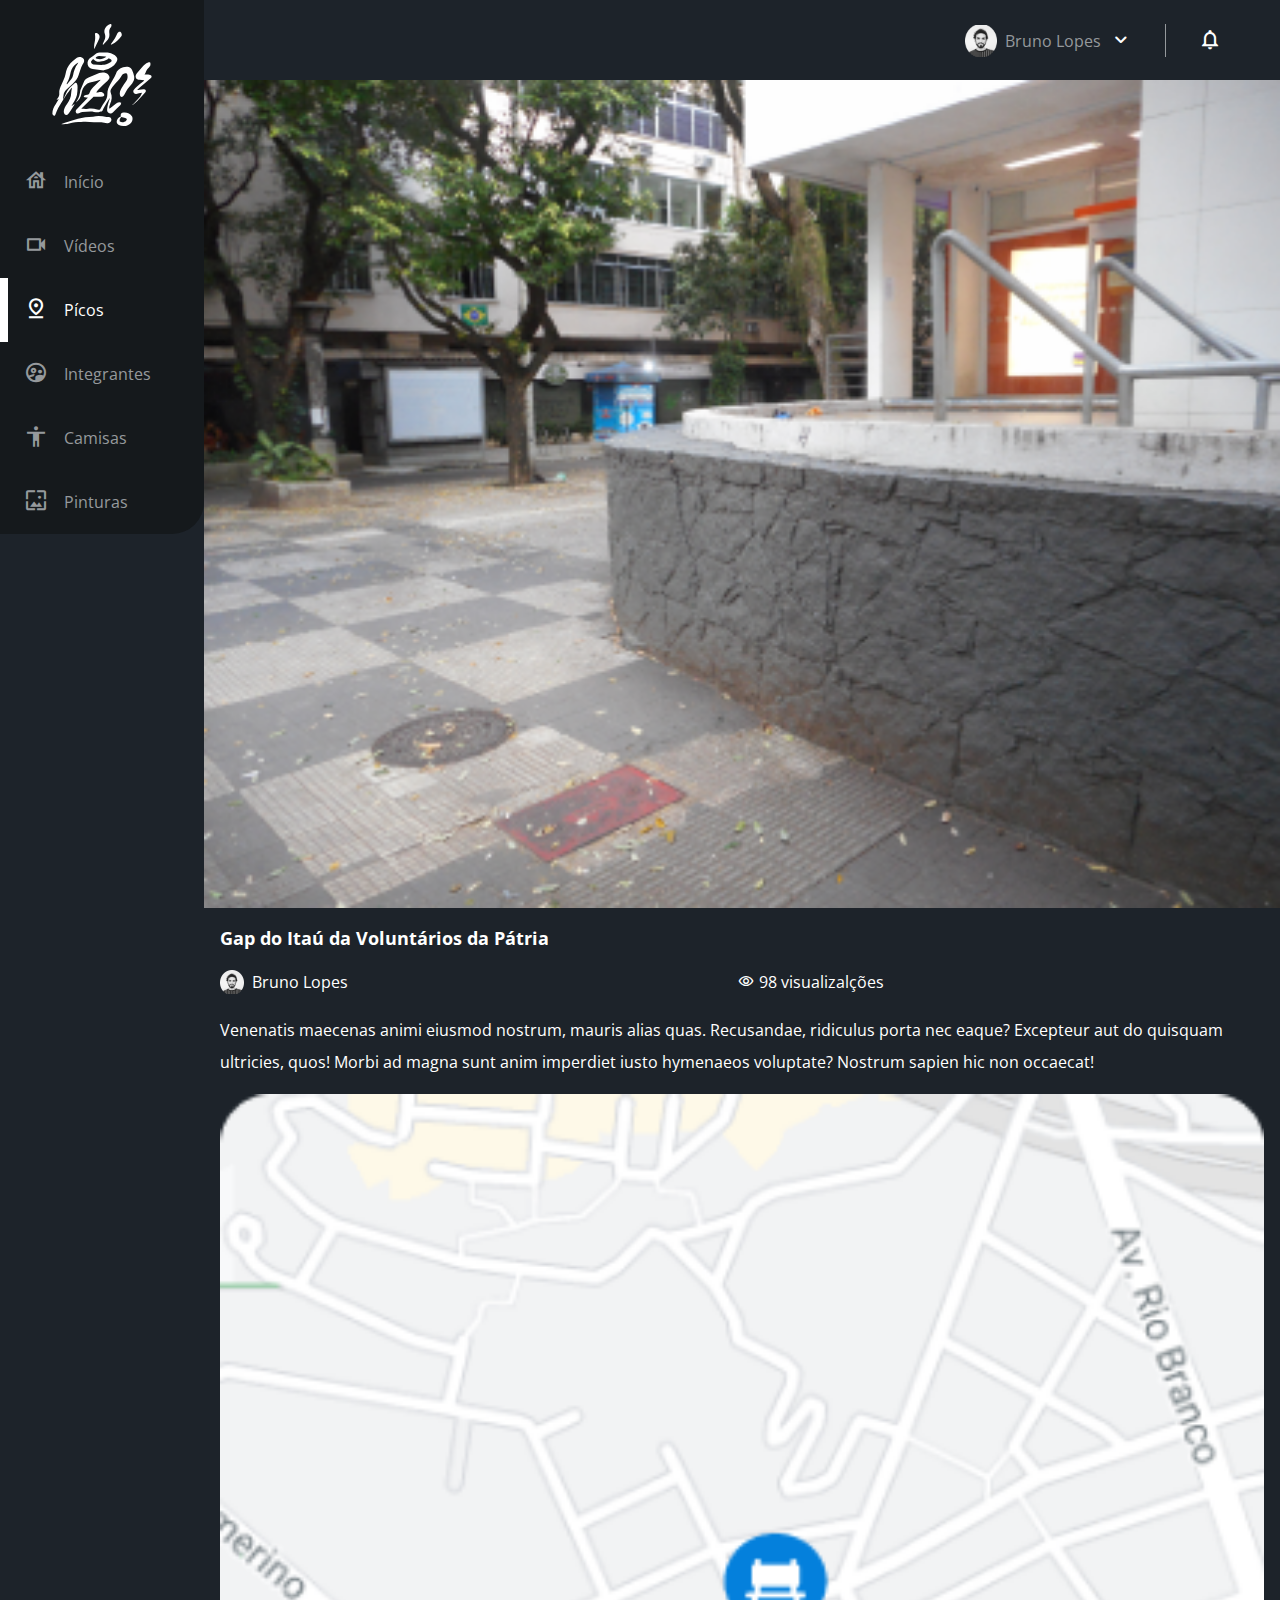
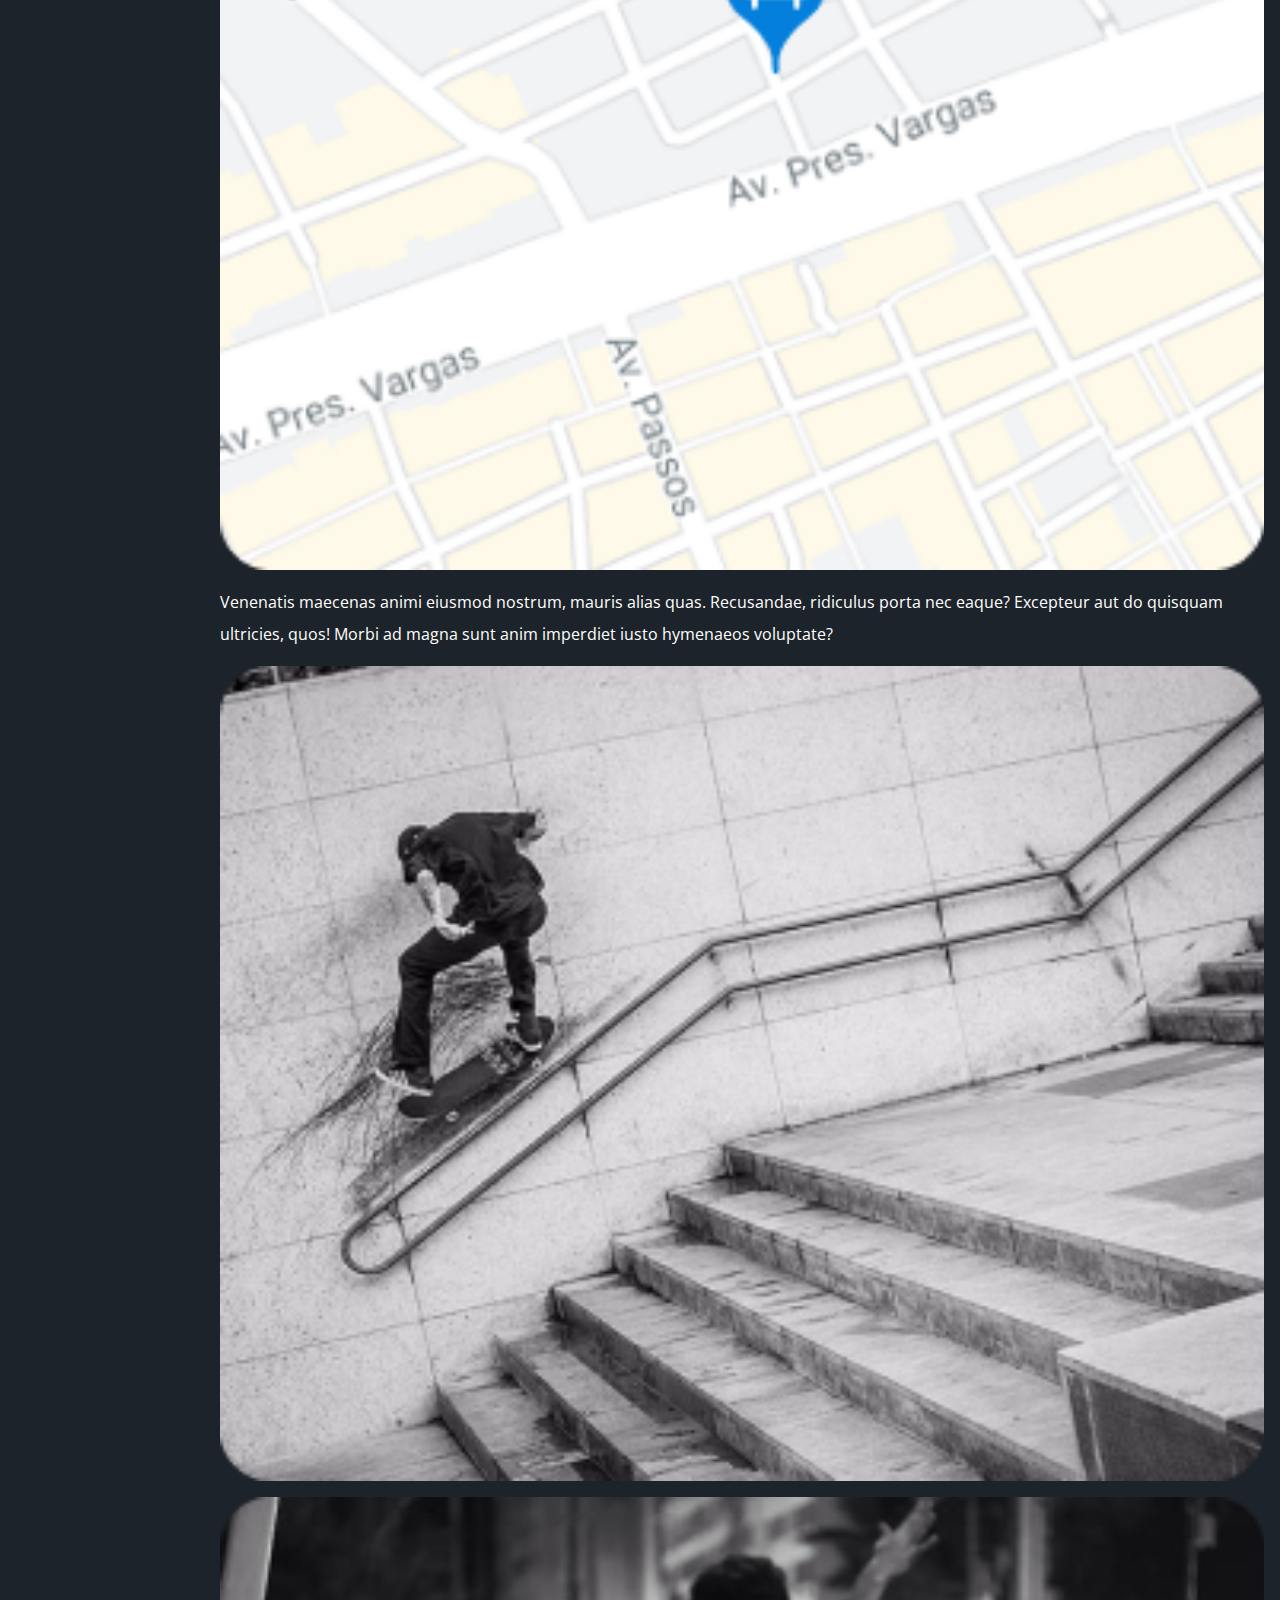
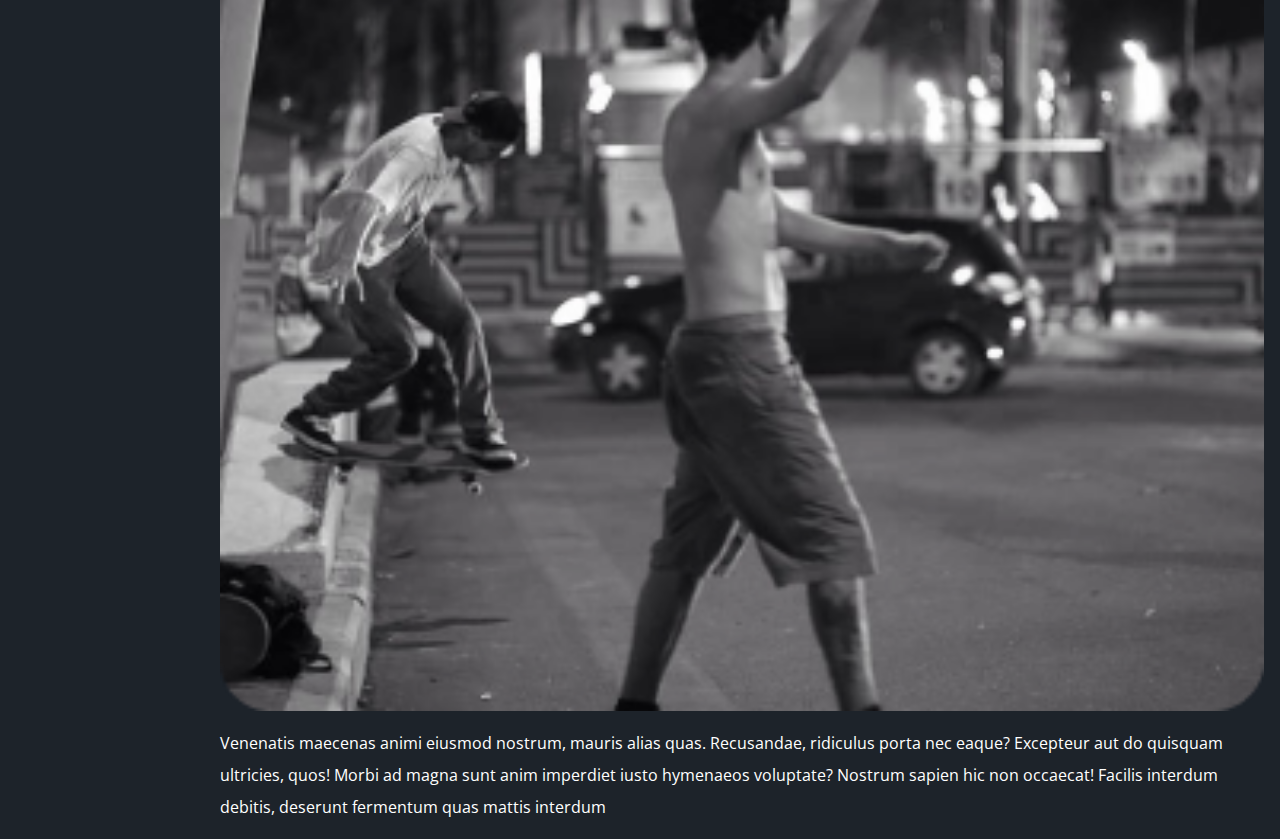
==== gap_itau.html @ f4db68c4 "Criação da página do gap do Itaú mobile" ====
<!DOCTYPE html>
<html lang="pt-br">

<head>
    <meta charset="UTF-8">
    <meta http-equiv="X-UA-Compatible" content="IE=edge">
    <meta name="viewport" content="width=device-width, initial-scale=1.0">
    <title>HZC | Home</title>
    <!-- Importando Fonte Open Sans -->
    <link rel="preconnect" href="https://fonts.googleapis.com">
    <link rel="preconnect" href="https://fonts.gstatic.com" crossorigin>
    <link rel="stylesheet" href="https://fonts.googleapis.com/css2?family=Open+Sans:wght@400;600;700&display=swap">

    <!-- Reset CSS -->
    <link rel="stylesheet" href="assets/css/reset.css">
    <!-- Style CSS -->
    <link rel="stylesheet" href="assets/css/style.css">
</head>

<body>
    <!-- Menu Topo -->
    <header class="cabecalho">
        <button class="cabecalho__menu" aria-label="Icone para acessar o menu"><i
                class="cabecalho__icone-hamburguer"></i></button>
        <img src="assets/img/logo.svg" alt="Logo da página HZC" class="cabecalho__logo">
        <p class="cabecalho__perfil">Bruno Lopes</p>
        <div class="cabecalho__notificacao--divisao"></div>
        <button class="cabecalho__notificacao" aria-label="Icone para acessar as notificações"><i
                class="cabecalho__icone-notificacao"></i></button>
    </header>
    <!-- Fim Menu Topo -->
    <!-- Menu Lateral -->
    <nav class="menu-lateral">
        <img src="assets/img/logo.svg" alt="Logotipo da HZC" class="menu-lateral__logo">
        <a href="index.html" class="menu-lateral__link menu-lateral__link--inicio">Início</a>
        <a href="videos.html" class="menu-lateral__link menu-lateral__link--videos">Vídeos</a>
        <a href="picos.html" class="menu-lateral__link menu-lateral__link--picos menu-lateral__link--ativo">Pícos</a>
        <a href="#" class="menu-lateral__link menu-lateral__link--integrantes">Integrantes</a>
        <a href="#" class="menu-lateral__link menu-lateral__link--camisas">Camisas</a>
        <a href="#" class="menu-lateral__link menu-lateral__link--pinturas">Pinturas</a>
    </nav>
    <!-- Fim Menu Lateral -->

    <!-- Main section -->
    <main class="artigo">
        <img src="assets/img/artigo_1_mobile.png" alt="Imagem do gap do Itaú da Voluntários"
            class="artigo__imagem artigo__imagem--principal artigo__imagem--mobile">
        <article class="artigo__conteudo">
            <h1 class="artigo__titulo">Gap do Itaú da Voluntários da Pátria</h1>
            <p class="artigo__perfil">Bruno Lopes</p>
            <p class="cartao__contagem--visualizacao">98 visualizalções</p>
            <p class="artigo__texto artigo__texto--mobile">Venenatis maecenas animi eiusmod nostrum, mauris alias quas.
                Recusandae, ridiculus porta nec eaque? Excepteur aut do quisquam ultricies, quos! Morbi ad magna sunt
                anim imperdiet iusto hymenaeos voluptate? Nostrum sapien hic non occaecat!</p>
            <img src="assets/img/artigo_1_mapa_mobile.png" alt="Mapa do Pico"
                class="artigo__imagem artigo__imagem--mobile">
            <p class="artigo__texto artigo__texto--mobile">Venenatis maecenas animi eiusmod nostrum, mauris alias quas.
                Recusandae, ridiculus porta nec eaque? Excepteur aut do quisquam ultricies, quos! Morbi ad magna sunt
                anim imperdiet iusto hymenaeos voluptate?</p>
            <img src="assets/img/artigo_1_mobile_2.png" alt="Mapa do Pico"
                class="artigo__imagem artigo__imagem--mobile">
            <img src="assets/img/artigo_1_mobile_3.png" alt="Mapa do Pico"
                class="artigo__imagem artigo__imagem--mobile">
            <p class="artigo__texto artigo__texto--mobile">Venenatis maecenas animi eiusmod nostrum, mauris alias quas.
                Recusandae, ridiculus porta nec eaque? Excepteur aut do quisquam ultricies, quos! Morbi ad magna sunt
                anim imperdiet iusto hymenaeos voluptate? Nostrum sapien hic non occaecat! Facilis interdum debitis,
                deserunt fermentum quas mattis interdum</p>
        </article>
    </main>
    <!-- Fim Main section -->

    <!-- Script Index.js -->
    <script src="assets/js/index.js"></script>
</body>

</html>
---- assets/css/style.css ----
@import url(normalize.css);
@import url(cabecalho/cabecalho.css);
@import url(cabecalho/cabecalho-menu.css);
@import url(cabecalho/cabecalho-logo.css);
@import url(cabecalho/cabecalho-notificacao.css);
@import url(cabecalho/cabecalho-iconeHamburguer.css);
@import url(cabecalho/cabecalho-iconeNotificacao.css);
@import url(manu-lateral/menu-lateral.css);
@import url(manu-lateral/menuLateral-logo.css);
@import url(manu-lateral/menuLateral-link.css);
@import url(main/main.css);
@import url(main/main-titulo.css);
@import url(cartao/cartao.css);
@import url(cartao/cartao-conteudo.css);
@import url(cartao/cartao-imagem.css);
@import url(cartao/cartao-titulo.css);
@import url(cartao/cartao-botao.css);
@import url(cartao/cartao-contagem.css);
@import url(cartao/cartao-destaque.css);
@import url(cartao/cartao-nome.css);
@import url(mais-vistos/mais-vistos.css);
@import url(mais-vistos/maisVistos-titulo.css);
@import url(cartao/cartao-principal.css);
@import url(cartao/cartao-arte.css);
@import url(cabecalho/cabecalho-perfil.css);
@import url(cartao/listas/listas.css);
@import url(cartao/listas/lista-descricao.css);
@import url(cartao/listas/lista-imagem.css);
@import url(cartao/listas/lista-link.css);
@import url(cartao/listas/lista-nome.css);
@import url(cartao/listas/lista-titulo.css);
@import url(cartao/listas/lista-topico.css);
@import url(cartao/listas/lista-verMais.css);
@import url(cartao/listas/lista.css);
@import url(artigo/artigo-conteudo.css);
@import url(artigo/artigo-imagem.css);
@import url(artigo/artigo-perfil.css);
@import url(artigo/artigo-texto.css);
@import url(artigo/artigo-titulo.css);
@import url(artigo/artigo.css);
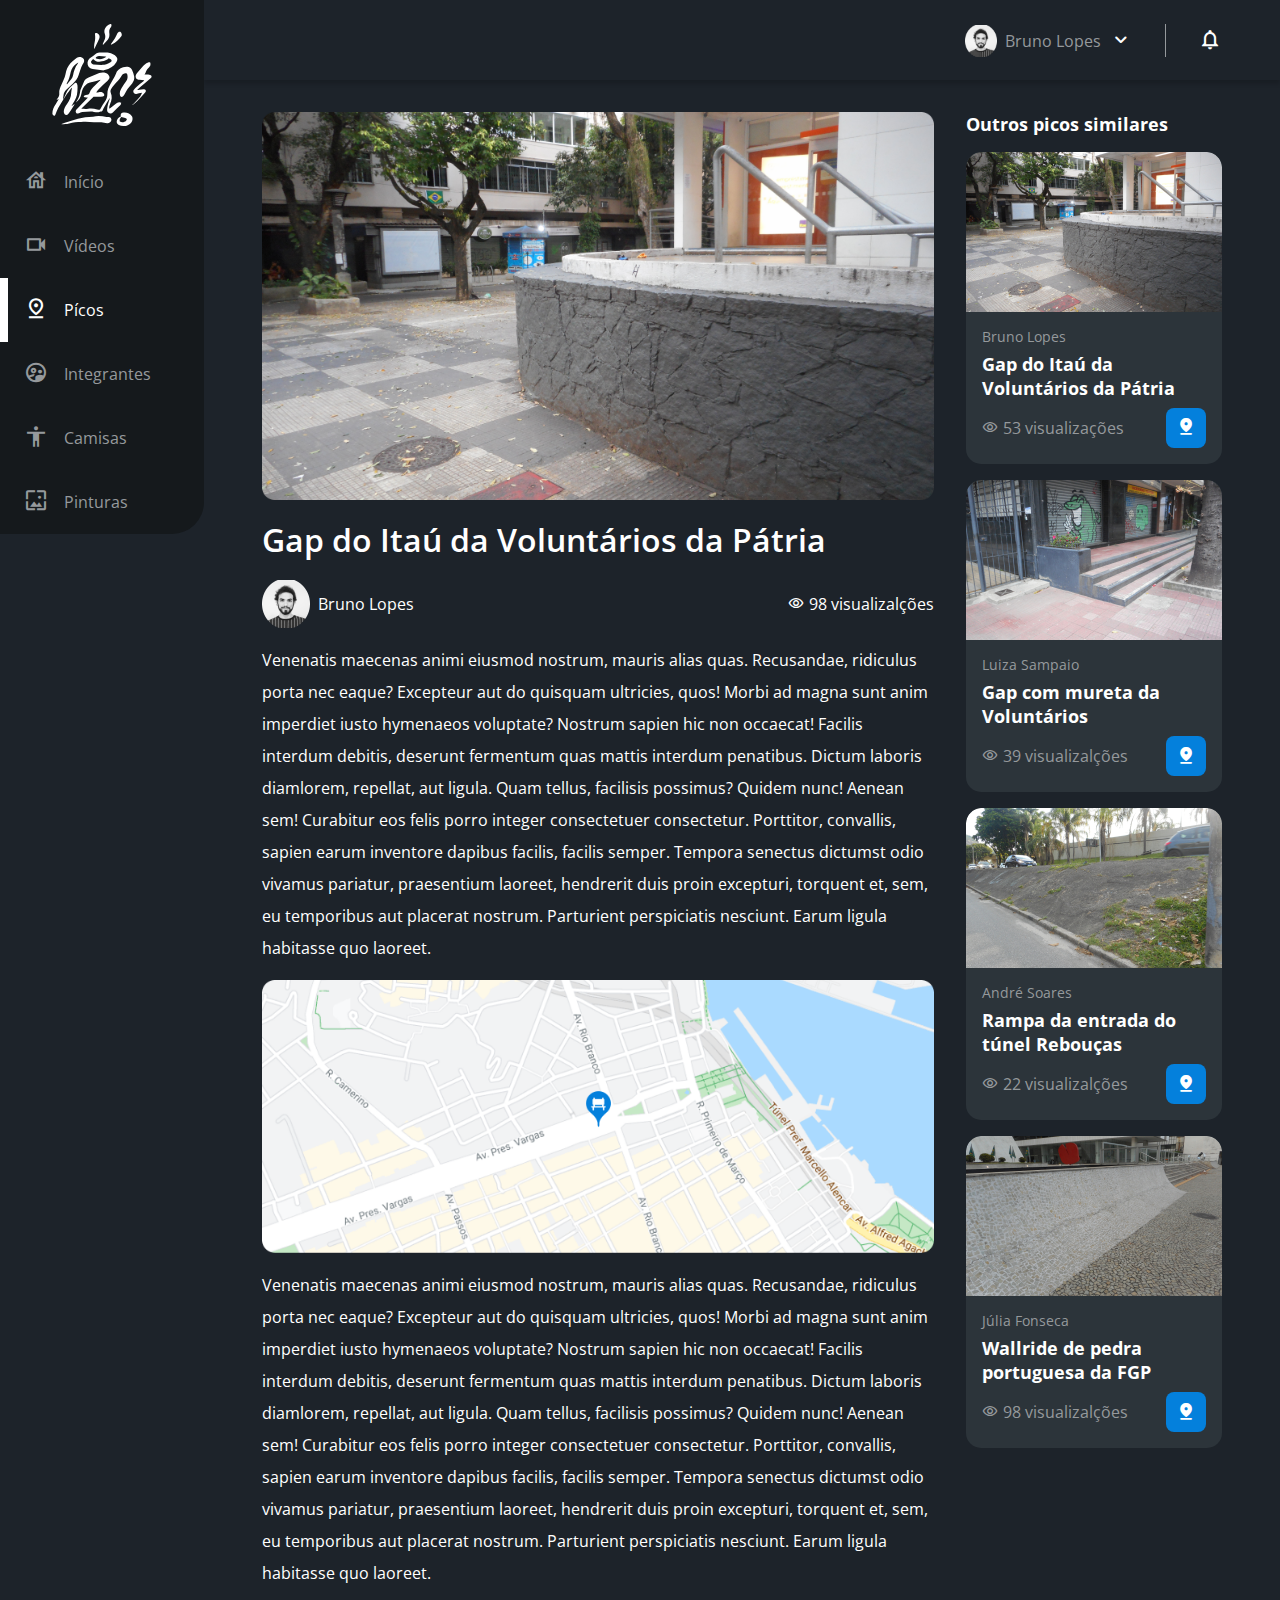
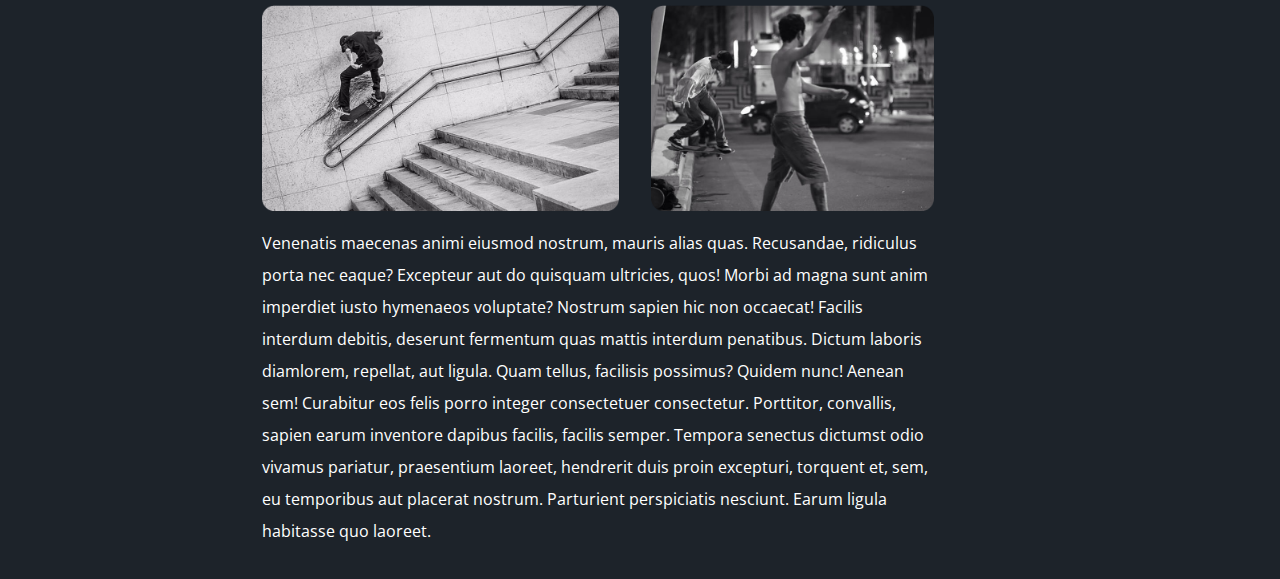
==== commit c679e909: "Adicionado artigo gap do itaú" ====
--- a/gap_itau.html
+++ b/gap_itau.html
@@ -45,6 +45,57 @@
     <main class="artigo">
         <img src="assets/img/artigo_1_mobile.png" alt="Imagem do gap do Itaú da Voluntários"
             class="artigo__imagem artigo__imagem--principal artigo__imagem--mobile">
+        <img src="assets/img/artigo_1.png" alt="Imagem do gap do Itaú da Voluntários"
+            class="artigo__imagem artigo__imagem--principal artigo__imagem--web imagem-principal">
+        <!-- Videos mais vistos -->
+        <section class="artigo__picos-similares">
+            <h3 class="picos-similares__titulo">Outros picos similares</h3>
+            <!-- vídeo 1 -->
+            <article class="picos-similares__cartao">
+                <img src="assets/img/mais-visitados_1.png" alt="Thumbnail do vídeo HZC - Tudo sem Padrin"
+                    class="cartao__imagem">
+                <div class="cartao__conteudo">
+                    <p class="cartao__nome">Bruno Lopes</p>
+                    <h3 class="cartao__titulo"> Gap do Itaú da Voluntários da Pátria </h3>
+                    <p class="cartao__contagem cartao__contagem--visualizacao">53 visualizações</p>
+                    <a class="cartao__botao cartao__botao--pico" href="gap_itau.html"><button
+                            aria-label="Ver local"></button></a>
+                </div>
+            </article>
+            <!-- vídeo 2 -->
+            <article class="picos-similares__cartao">
+                <img src="assets/img/mais-visitados_2.png" alt="Thumbnail do vídeo HZC - Tudo sem Padrin"
+                    class="cartao__imagem">
+                <div class="cartao__conteudo">
+                    <p class="cartao__nome">Luiza Sampaio</p>
+                    <h3 class="cartao__titulo">Gap com mureta da Voluntários</h3>
+                    <p class="cartao__contagem cartao__contagem--visualizacao">39 visualizalções</p>
+                    <button class="cartao__botao cartao__botao--pico" aria-label="Ver local"></button>
+                </div>
+            </article>
+            <!-- vídeo 3 -->
+            <article class="picos-similares__cartao">
+                <img src="assets/img/mais-visitados_3.png" alt="Thumbnail do vídeo HZC - Tudo sem Padrin"
+                    class="cartao__imagem">
+                <div class="cartao__conteudo">
+                    <p class="cartao__nome">André Soares</p>
+                    <h3 class="cartao__titulo">Rampa da entrada do túnel Rebouças</h3>
+                    <p class="cartao__contagem cartao__contagem--visualizacao">22 visualizalções</p>
+                    <button class="cartao__botao cartao__botao--pico" aria-label="Ver local"></button>
+                </div>
+            </article>
+            <!-- vídeo 4 -->
+            <article class="picos-similares__cartao">
+                <img src="assets/img/mais-visitados_4.png" alt="Thumbnail do vídeo HZC - Tudo sem Padrin"
+                    class="cartao__imagem">
+                <div class="cartao__conteudo">
+                    <p class="cartao__nome">Júlia Fonseca</p>
+                    <h3 class="cartao__titulo">Wallride de pedra portuguesa da FGP</h3>
+                    <p class="cartao__contagem cartao__contagem--visualizacao">98 visualizalções</p>
+                    <button class="cartao__botao cartao__botao--pico" aria-label="Ver local"></button>
+                </div>
+            </article>
+        </section>
         <article class="artigo__conteudo">
             <h1 class="artigo__titulo">Gap do Itaú da Voluntários da Pátria</h1>
             <p class="artigo__perfil">Bruno Lopes</p>
@@ -52,19 +103,53 @@
             <p class="artigo__texto artigo__texto--mobile">Venenatis maecenas animi eiusmod nostrum, mauris alias quas.
                 Recusandae, ridiculus porta nec eaque? Excepteur aut do quisquam ultricies, quos! Morbi ad magna sunt
                 anim imperdiet iusto hymenaeos voluptate? Nostrum sapien hic non occaecat!</p>
+            <p class="artigo__texto artigo__texto--web">Venenatis maecenas animi eiusmod nostrum, mauris alias quas.
+                Recusandae, ridiculus porta nec eaque? Excepteur aut do quisquam ultricies, quos! Morbi ad magna sunt
+                anim imperdiet iusto hymenaeos voluptate? Nostrum sapien hic non occaecat! Facilis interdum debitis,
+                deserunt fermentum quas mattis interdum penatibus. Dictum laboris diamlorem, repellat, aut ligula. Quam
+                tellus, facilisis possimus? Quidem nunc! Aenean sem! Curabitur eos felis porro integer consectetuer
+                consectetur. Porttitor, convallis, sapien earum inventore dapibus facilis, facilis semper. Tempora
+                senectus dictumst odio vivamus pariatur, praesentium laoreet, hendrerit duis proin excepturi, torquent
+                et, sem, eu temporibus aut placerat nostrum. Parturient perspiciatis nesciunt. Earum ligula habitasse
+                quo laoreet.</p>
             <img src="assets/img/artigo_1_mapa_mobile.png" alt="Mapa do Pico"
                 class="artigo__imagem artigo__imagem--mobile">
+            <img src="assets/img/artigo_1_mapa.png" alt="Mapa do Pico" class="artigo__imagem artigo__imagem--web">
             <p class="artigo__texto artigo__texto--mobile">Venenatis maecenas animi eiusmod nostrum, mauris alias quas.
                 Recusandae, ridiculus porta nec eaque? Excepteur aut do quisquam ultricies, quos! Morbi ad magna sunt
                 anim imperdiet iusto hymenaeos voluptate?</p>
-            <img src="assets/img/artigo_1_mobile_2.png" alt="Mapa do Pico"
+            <p class="artigo__texto artigo__texto--web">Venenatis maecenas animi eiusmod nostrum, mauris alias quas.
+                Recusandae, ridiculus porta nec eaque? Excepteur aut do quisquam ultricies, quos! Morbi ad magna sunt
+                anim imperdiet iusto hymenaeos voluptate? Nostrum sapien hic non occaecat! Facilis interdum debitis,
+                deserunt fermentum quas mattis interdum penatibus. Dictum laboris diamlorem, repellat, aut ligula. Quam
+                tellus, facilisis possimus? Quidem nunc! Aenean sem! Curabitur eos felis porro integer consectetuer
+                consectetur. Porttitor, convallis, sapien earum inventore dapibus facilis, facilis semper. Tempora
+                senectus dictumst odio vivamus pariatur, praesentium laoreet, hendrerit duis proin excepturi, torquent
+                et, sem, eu temporibus aut placerat nostrum. Parturient perspiciatis nesciunt. Earum ligula habitasse
+                quo laoreet.</p>
+            <img src="assets/img/artigo_1_mobile_2.png" alt="Imagem de skatista"
                 class="artigo__imagem artigo__imagem--mobile">
-            <img src="assets/img/artigo_1_mobile_3.png" alt="Mapa do Pico"
+            <img src="assets/img/artigo_1_mobile_3.png" alt="Skatistas praticando"
                 class="artigo__imagem artigo__imagem--mobile">
+            <div class="artigo__imagem--web">
+                <img src="assets/img/artigo_3.png" alt="Imagem de skatista"
+                    class="artigo__imagem artigo__imagem--texto-web-1">
+                <img src="assets/img/artigo_4.png" alt="Skatistas praticando"
+                    class="artigo__imagem artigo__imagem--texto-web-2">
+            </div>
             <p class="artigo__texto artigo__texto--mobile">Venenatis maecenas animi eiusmod nostrum, mauris alias quas.
                 Recusandae, ridiculus porta nec eaque? Excepteur aut do quisquam ultricies, quos! Morbi ad magna sunt
                 anim imperdiet iusto hymenaeos voluptate? Nostrum sapien hic non occaecat! Facilis interdum debitis,
                 deserunt fermentum quas mattis interdum</p>
+            <p class="artigo__texto artigo__texto--web">Venenatis maecenas animi eiusmod nostrum, mauris alias quas.
+                Recusandae, ridiculus porta nec eaque? Excepteur aut do quisquam ultricies, quos! Morbi ad magna sunt
+                anim imperdiet iusto hymenaeos voluptate? Nostrum sapien hic non occaecat! Facilis interdum debitis,
+                deserunt fermentum quas mattis interdum penatibus. Dictum laboris diamlorem, repellat, aut ligula. Quam
+                tellus, facilisis possimus? Quidem nunc! Aenean sem! Curabitur eos felis porro integer consectetuer
+                consectetur. Porttitor, convallis, sapien earum inventore dapibus facilis, facilis semper. Tempora
+                senectus dictumst odio vivamus pariatur, praesentium laoreet, hendrerit duis proin excepturi, torquent
+                et, sem, eu temporibus aut placerat nostrum. Parturient perspiciatis nesciunt. Earum ligula habitasse
+                quo laoreet.</p>
         </article>
     </main>
     <!-- Fim Main section -->
--- a/assets/css/style.css
+++ b/assets/css/style.css
@@ -37,4 +37,7 @@
 @import url(artigo/artigo-perfil.css);
 @import url(artigo/artigo-texto.css);
 @import url(artigo/artigo-titulo.css);
-@import url(artigo/artigo.css);+@import url(artigo/artigo.css);
+@import url(artigo/artigo-picosSimilares.css);
+@import url(artigo/artigo-picosSimilares-cartao.css);
+@import url(artigo/artigo-picosSimilares-titulo.css);